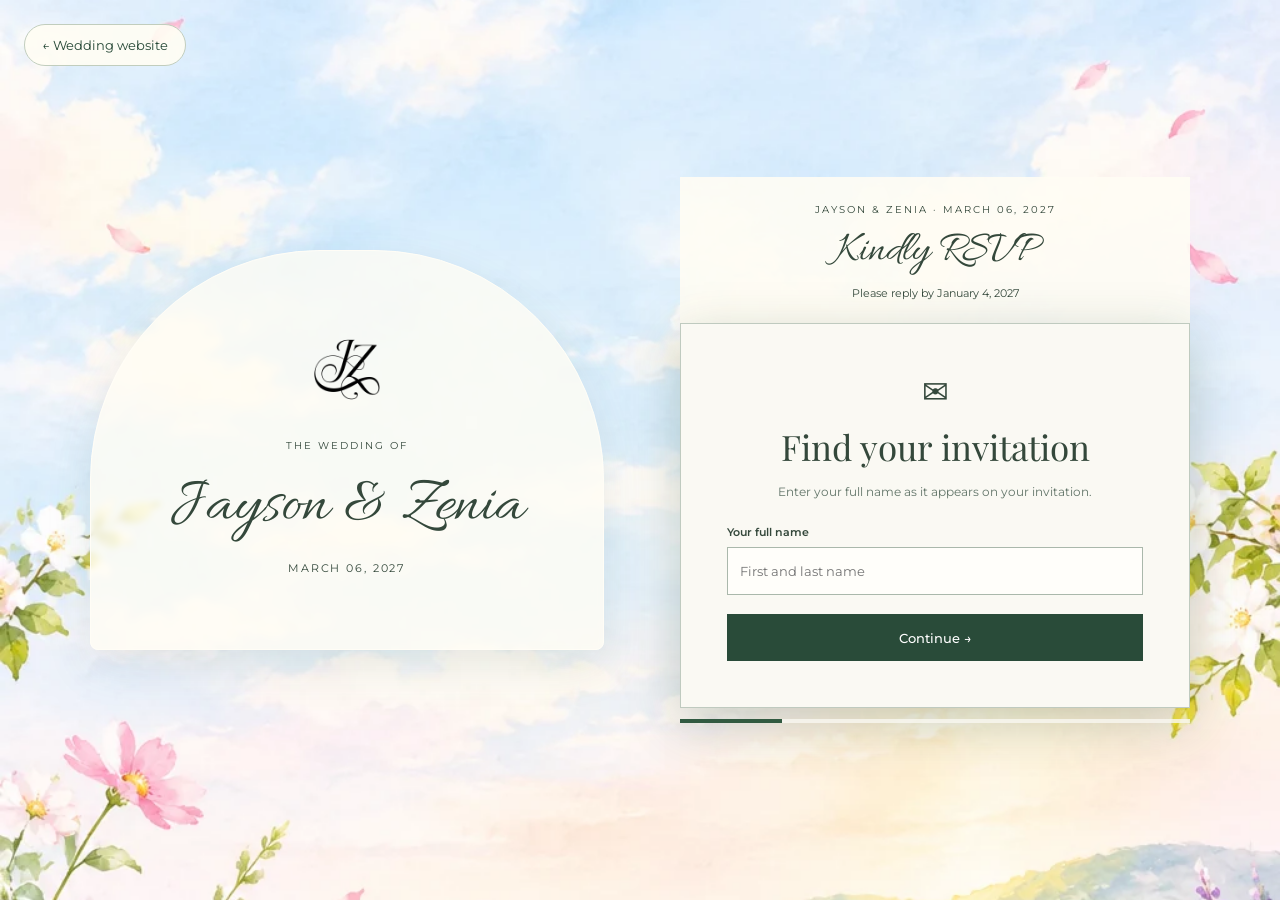
==== rsvp.html @ 565715b6 "Add files via upload" ====
<!doctype html><html lang="en"><head><meta charset="utf-8"><meta name="viewport" content="width=device-width,initial-scale=1"><meta name="theme-color" content="#f7f7f2"><title>RSVP | Jayson &amp; Zenia</title><link rel="preconnect" href="https://fonts.googleapis.com"><link rel="preconnect" href="https://fonts.gstatic.com" crossorigin><link href="https://fonts.googleapis.com/css2?family=Allura&family=Montserrat:wght@300;400;500;600&family=Playfair+Display:wght@400;500&display=swap" rel="stylesheet"><link rel="stylesheet" href="rsvp.css"><script defer src="rsvp.js"></script></head><body>
<a class="return-link" href="index.html#rsvp">← Wedding website</a>
<main class="page"><div class="branding"><img src="images/monoblack.png" alt="Jayson and Zenia monogram"><span>THE WEDDING OF</span><h1>Jayson &amp; Zenia</h1><p>MARCH 06, 2027</p></div>
<section class="form-wrap" aria-label="Wedding RSVP"><header><span>JAYSON &amp; ZENIA · MARCH 06, 2027</span><h2>Kindly RSVP</h2><p>Please reply by January 4, 2027</p></header>
<form id="rsvpForm" novalidate>
<div class="step" data-step="0"><div class="symbol">✉</div><h3>Find your invitation</h3><p>Enter your full name as it appears on your invitation.</p><label for="guestName">Your full name</label><input id="guestName" autocomplete="name" maxlength="120" placeholder="First and last name" required><p id="nameError" class="error" aria-live="polite"></p><button type="button" class="primary" data-next="1">Continue →</button></div>
<div class="step" data-step="1" hidden><div class="symbol">☷</div><h3>Is this you?</h3><p>Please confirm the name you entered.</p><div class="confirm-name" id="confirmName"></div><button type="button" class="primary" data-next="2">Yes, that's me →</button><button type="button" class="secondary" data-back="0">Edit my name</button></div>
<div class="step" data-step="2" hidden><div class="symbol">♡</div><h3>Dear <span id="dearName"></span>,</h3><p>We would be honored to celebrate with you. Will you join us on March 6, 2027?</p><div class="choices"><label class="choice"><input type="radio" name="attendance" value="Joyfully accepts"><span>♡</span><strong>Joyfully accepts</strong><small>I will be there</small></label><label class="choice"><input type="radio" name="attendance" value="Regretfully declines"><span>♡</span><strong>Regretfully declines</strong><small>I cannot make it</small></label></div><p id="attendanceError" class="error" aria-live="polite"></p><button type="button" class="primary" data-next="3">Continue →</button><button type="button" class="secondary" data-back="1">Back</button></div>
<div class="step" data-step="3" hidden><div class="symbol">♫</div><h3>What song gets you dancing?</h3><p>Suggest a song you'd love to hear at the celebration. This is optional.</p><label for="song">Song title and artist</label><input id="song" maxlength="180" placeholder="Your favorite song"><button type="button" class="primary" data-next="4">Continue →</button><button type="button" class="secondary" data-back="2">Back</button></div>
<div class="step" data-step="4" hidden><div class="symbol">♡</div><h3>Any words for the couple?</h3><p>Share a sweet message, a favorite memory or a wish for the years ahead. Optional.</p><label for="wishes">Your wishes</label><textarea id="wishes" maxlength="1500" rows="4" placeholder="With all my love..."></textarea><p id="submitError" class="error" aria-live="polite"></p><button class="primary" id="submitButton" type="submit">Send my RSVP →</button><button type="button" class="secondary" data-back="3">Back</button></div>
<div class="step" data-step="5" hidden><div class="symbol">✓</div><h3 id="successTitle">Thank you!</h3><p>Your response has been sent. We're so grateful you took the time to reply.</p><div class="signature">With love, Jayson &amp; Zenia</div><a class="primary" href="index.html">Back to wedding website →</a></div>
</form><div class="progress" id="progress"></div></section></main></body></html>
---- rsvp.css ----
*{box-sizing:border-box}body{margin:0;min-height:100vh;background:#e5eff6 url('images/rsvp-page.webp') center/cover fixed no-repeat;color:#34483b;font:400 13px/1.7 Montserrat,sans-serif}button,input,textarea{font:inherit}button{cursor:pointer}.return-link{position:fixed;top:24px;left:24px;z-index:3;background:#fffdf3e8;color:#254735;padding:9px 17px;border:1px solid #c1cdbd;border-radius:30px;text-decoration:none}.page{min-height:100svh;display:grid;grid-template-columns:minmax(0,1fr) minmax(380px,510px);gap:clamp(30px,6vw,100px);align-items:center;padding:85px clamp(28px,7vw,130px)}.branding{text-align:center;background:#fffdf4c9;border:1px solid #fffdf6;padding:60px 22px;border-radius:230px 230px 8px 8px;backdrop-filter:blur(3px);box-shadow:0 16px 45px #476b5820}.branding img{display:block;width:110px;height:110px;object-fit:contain;margin:auto auto 12px}.branding span,.form-wrap header span{font-size:10px;letter-spacing:.2em}.branding h1{font:400 clamp(40px,5vw,76px)/1.25 Allura,cursive;margin:12px 0}.branding p{font-size:11px;letter-spacing:.17em}.form-wrap{width:100%;max-width:510px;margin:auto}.form-wrap header{text-align:center;background:#fffdf4e8;padding:20px}.form-wrap header h2{font:400 43px/1.2 Allura,cursive;margin:7px 0}.form-wrap header p{margin:0;font-size:11px}form{background:#faf9f3;border:1px solid #bfcabf;box-shadow:0 14px 48px #254b3340;padding:clamp(24px,4vw,46px);min-height:365px}.step{text-align:center}.step[hidden]{display:none}.symbol{font:32px/1.4 Georgia,serif}.step h3{font:400 clamp(25px,3vw,35px)/1.3 'Playfair Display',serif;margin:9px 0 13px}.step>p{color:#627569;margin:0 auto 20px;max-width:350px;font-size:12px}.step>label{display:block;text-align:left;font-weight:600;font-size:11px;margin:12px 0 6px}.step input:not([type=radio]),.step textarea{width:100%;display:block;background:#fffefa;border:1px solid #aab8ab;border-radius:0;padding:12px;color:#34483b;outline-offset:3px}.step textarea{resize:vertical}.primary{display:flex;align-items:center;justify-content:center;text-align:center;width:100%;min-height:47px;background:#294b39;color:white;border:1px solid #294b39;text-decoration:none;font-weight:500;margin-top:19px;padding:11px;transition:background .2s}.primary:hover{background:#193527}.primary:disabled{opacity:.6;cursor:wait}.secondary{display:block;background:transparent;border:0;text-decoration:underline;margin:15px auto 0;color:#596f60;font-size:11px}.choices{display:grid;grid-template-columns:repeat(2,minmax(0,1fr));gap:9px}.choice{position:relative;display:flex;flex-direction:column;align-items:center;justify-content:center;background:#fffef9;border:1px solid #b6c3b6;padding:12px 6px;min-height:125px;cursor:pointer}.choice input{position:absolute;opacity:0}.choice:has(input:checked){background:#294b39;color:#fff}.choice:focus-within{outline:2px solid #759780;outline-offset:2px}.choice span{font:26px Georgia,serif}.choice strong{font:400 15px Georgia,serif}.choice small{font-size:10px;margin-top:8px}.confirm-name{font-weight:600;border-block:1px solid #d0d9cd;padding:16px}.error{color:#a4353e!important;text-align:left;font-size:11px!important;margin:8px 0!important}.signature{font:29px Allura,cursive;margin-top:20px}.progress{height:4px;background:#faf9f3c8;margin-top:11px}.progress:after{content:'';display:block;height:100%;width:var(--progress,20%);background:#315a41;transition:width .3s}@media(max-width:800px){body{background-attachment:scroll;background-position:center top}.page{display:flex;flex-direction:column;gap:18px;padding:84px 14px 42px}.return-link{position:absolute;top:13px;left:13px}.branding{width:100%;max-width:510px;padding:13px 20px;border-radius:110px 110px 8px 8px}.branding img{width:62px;height:62px}.branding h1{font-size:45px;margin:0}.branding p{margin:3px}.form-wrap header{padding:13px}.form-wrap header h2{font-size:37px}.form-wrap form{padding:25px 20px;min-height:330px}}@media(prefers-reduced-motion:reduce){*{scroll-behavior:auto!important;transition:none!important}}
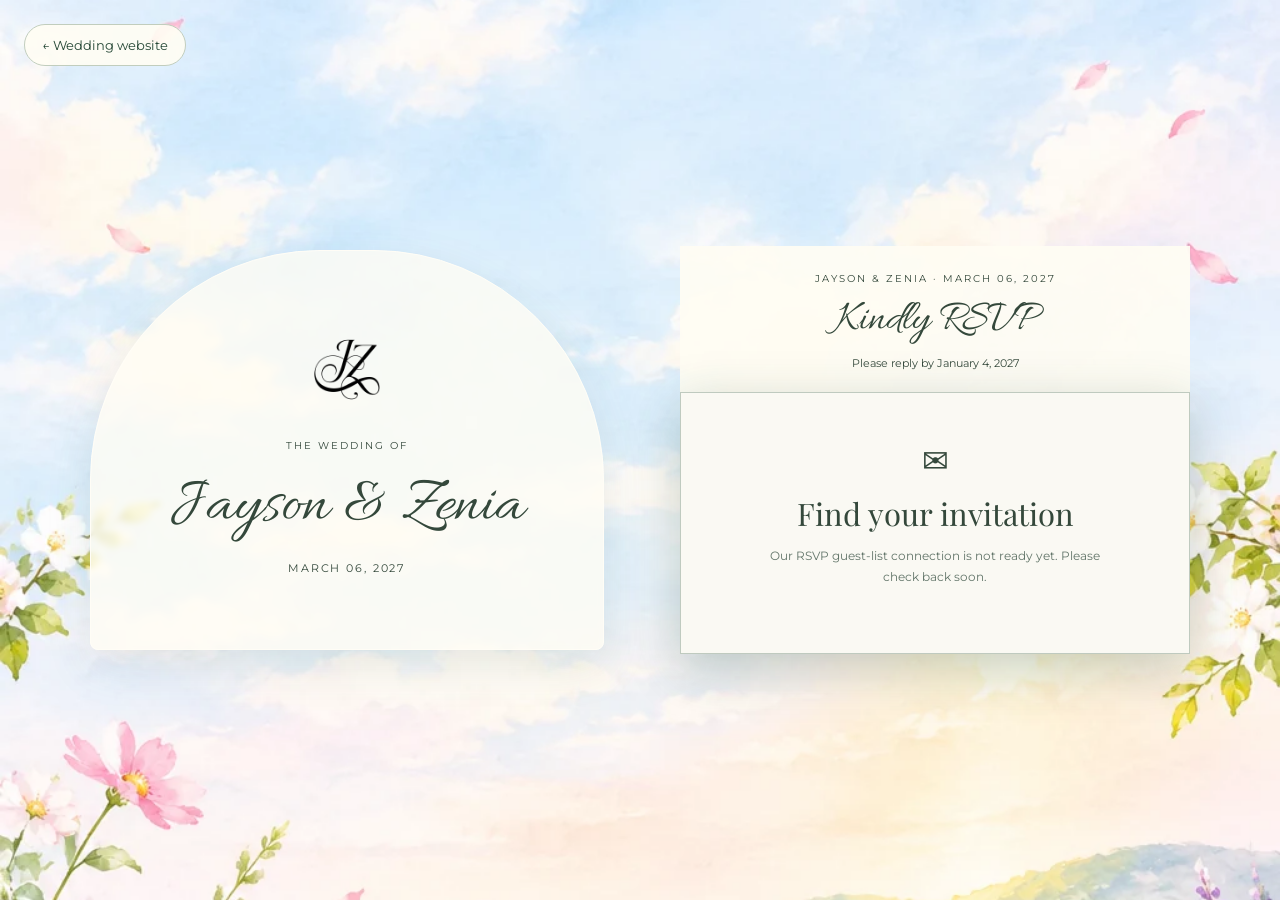
==== commit d50ab27e: "Add files via upload" ====
--- a/rsvp.html
+++ b/rsvp.html
@@ -1,12 +1,34 @@
-<!doctype html><html lang="en"><head><meta charset="utf-8"><meta name="viewport" content="width=device-width,initial-scale=1"><meta name="theme-color" content="#f7f7f2"><title>RSVP | Jayson &amp; Zenia</title><link rel="preconnect" href="https://fonts.googleapis.com"><link rel="preconnect" href="https://fonts.gstatic.com" crossorigin><link href="https://fonts.googleapis.com/css2?family=Allura&family=Montserrat:wght@300;400;500;600&family=Playfair+Display:wght@400;500&display=swap" rel="stylesheet"><link rel="stylesheet" href="rsvp.css"><script defer src="rsvp.js"></script></head><body>
-<a class="return-link" href="index.html#rsvp">← Wedding website</a>
-<main class="page"><div class="branding"><img src="images/monoblack.png" alt="Jayson and Zenia monogram"><span>THE WEDDING OF</span><h1>Jayson &amp; Zenia</h1><p>MARCH 06, 2027</p></div>
-<section class="form-wrap" aria-label="Wedding RSVP"><header><span>JAYSON &amp; ZENIA · MARCH 06, 2027</span><h2>Kindly RSVP</h2><p>Please reply by January 4, 2027</p></header>
-<form id="rsvpForm" novalidate>
-<div class="step" data-step="0"><div class="symbol">✉</div><h3>Find your invitation</h3><p>Enter your full name as it appears on your invitation.</p><label for="guestName">Your full name</label><input id="guestName" autocomplete="name" maxlength="120" placeholder="First and last name" required><p id="nameError" class="error" aria-live="polite"></p><button type="button" class="primary" data-next="1">Continue →</button></div>
-<div class="step" data-step="1" hidden><div class="symbol">☷</div><h3>Is this you?</h3><p>Please confirm the name you entered.</p><div class="confirm-name" id="confirmName"></div><button type="button" class="primary" data-next="2">Yes, that's me →</button><button type="button" class="secondary" data-back="0">Edit my name</button></div>
-<div class="step" data-step="2" hidden><div class="symbol">♡</div><h3>Dear <span id="dearName"></span>,</h3><p>We would be honored to celebrate with you. Will you join us on March 6, 2027?</p><div class="choices"><label class="choice"><input type="radio" name="attendance" value="Joyfully accepts"><span>♡</span><strong>Joyfully accepts</strong><small>I will be there</small></label><label class="choice"><input type="radio" name="attendance" value="Regretfully declines"><span>♡</span><strong>Regretfully declines</strong><small>I cannot make it</small></label></div><p id="attendanceError" class="error" aria-live="polite"></p><button type="button" class="primary" data-next="3">Continue →</button><button type="button" class="secondary" data-back="1">Back</button></div>
-<div class="step" data-step="3" hidden><div class="symbol">♫</div><h3>What song gets you dancing?</h3><p>Suggest a song you'd love to hear at the celebration. This is optional.</p><label for="song">Song title and artist</label><input id="song" maxlength="180" placeholder="Your favorite song"><button type="button" class="primary" data-next="4">Continue →</button><button type="button" class="secondary" data-back="2">Back</button></div>
-<div class="step" data-step="4" hidden><div class="symbol">♡</div><h3>Any words for the couple?</h3><p>Share a sweet message, a favorite memory or a wish for the years ahead. Optional.</p><label for="wishes">Your wishes</label><textarea id="wishes" maxlength="1500" rows="4" placeholder="With all my love..."></textarea><p id="submitError" class="error" aria-live="polite"></p><button class="primary" id="submitButton" type="submit">Send my RSVP →</button><button type="button" class="secondary" data-back="3">Back</button></div>
-<div class="step" data-step="5" hidden><div class="symbol">✓</div><h3 id="successTitle">Thank you!</h3><p>Your response has been sent. We're so grateful you took the time to reply.</p><div class="signature">With love, Jayson &amp; Zenia</div><a class="primary" href="index.html">Back to wedding website →</a></div>
-</form><div class="progress" id="progress"></div></section></main></body></html>
+<!doctype html>
+<html lang="en">
+<head>
+  <meta charset="utf-8">
+  <meta name="viewport" content="width=device-width,initial-scale=1">
+  <meta name="theme-color" content="#f7f7f2">
+  <title>RSVP | Jayson &amp; Zenia</title>
+  <link rel="preconnect" href="https://fonts.googleapis.com">
+  <link rel="preconnect" href="https://fonts.gstatic.com" crossorigin>
+  <link href="https://fonts.googleapis.com/css2?family=Allura&family=Montserrat:wght@300;400;500;600&family=Playfair+Display:wght@400;500&display=swap" rel="stylesheet">
+  <link rel="stylesheet" href="rsvp.css">
+  <script src="rsvp.js" defer></script>
+</head>
+<body>
+  <a class="return-link" href="index.html#rsvp">← Wedding website</a>
+  <main class="page">
+    <div class="branding">
+      <img src="images/monoblack.png" alt="Jayson and Zenia monogram">
+      <span>THE WEDDING OF</span>
+      <h1>Jayson &amp; Zenia</h1>
+      <p>MARCH 06, 2027</p>
+    </div>
+    <section class="form-wrap" aria-label="Wedding RSVP">
+      <header><span>JAYSON &amp; ZENIA · MARCH 06, 2027</span><h2>Kindly RSVP</h2><p>Please reply by January 4, 2027</p></header>
+      <div class="redirect-panel">
+        <div class="symbol">✉</div>
+        <h3>Find your invitation</h3>
+        <p id="connectionStatus" role="status" aria-live="polite">Opening your invitation…</p>
+        <a class="primary" id="openInvitation" href="#" hidden>Open RSVP page →</a>
+      </div>
+    </section>
+  </main>
+</body>
+</html>
--- a/rsvp.css
+++ b/rsvp.css
@@ -1 +1,7 @@
-*{box-sizing:border-box}body{margin:0;min-height:100vh;background:#e5eff6 url('images/rsvp-page.webp') center/cover fixed no-repeat;color:#34483b;font:400 13px/1.7 Montserrat,sans-serif}button,input,textarea{font:inherit}button{cursor:pointer}.return-link{position:fixed;top:24px;left:24px;z-index:3;background:#fffdf3e8;color:#254735;padding:9px 17px;border:1px solid #c1cdbd;border-radius:30px;text-decoration:none}.page{min-height:100svh;display:grid;grid-template-columns:minmax(0,1fr) minmax(380px,510px);gap:clamp(30px,6vw,100px);align-items:center;padding:85px clamp(28px,7vw,130px)}.branding{text-align:center;background:#fffdf4c9;border:1px solid #fffdf6;padding:60px 22px;border-radius:230px 230px 8px 8px;backdrop-filter:blur(3px);box-shadow:0 16px 45px #476b5820}.branding img{display:block;width:110px;height:110px;object-fit:contain;margin:auto auto 12px}.branding span,.form-wrap header span{font-size:10px;letter-spacing:.2em}.branding h1{font:400 clamp(40px,5vw,76px)/1.25 Allura,cursive;margin:12px 0}.branding p{font-size:11px;letter-spacing:.17em}.form-wrap{width:100%;max-width:510px;margin:auto}.form-wrap header{text-align:center;background:#fffdf4e8;padding:20px}.form-wrap header h2{font:400 43px/1.2 Allura,cursive;margin:7px 0}.form-wrap header p{margin:0;font-size:11px}form{background:#faf9f3;border:1px solid #bfcabf;box-shadow:0 14px 48px #254b3340;padding:clamp(24px,4vw,46px);min-height:365px}.step{text-align:center}.step[hidden]{display:none}.symbol{font:32px/1.4 Georgia,serif}.step h3{font:400 clamp(25px,3vw,35px)/1.3 'Playfair Display',serif;margin:9px 0 13px}.step>p{color:#627569;margin:0 auto 20px;max-width:350px;font-size:12px}.step>label{display:block;text-align:left;font-weight:600;font-size:11px;margin:12px 0 6px}.step input:not([type=radio]),.step textarea{width:100%;display:block;background:#fffefa;border:1px solid #aab8ab;border-radius:0;padding:12px;color:#34483b;outline-offset:3px}.step textarea{resize:vertical}.primary{display:flex;align-items:center;justify-content:center;text-align:center;width:100%;min-height:47px;background:#294b39;color:white;border:1px solid #294b39;text-decoration:none;font-weight:500;margin-top:19px;padding:11px;transition:background .2s}.primary:hover{background:#193527}.primary:disabled{opacity:.6;cursor:wait}.secondary{display:block;background:transparent;border:0;text-decoration:underline;margin:15px auto 0;color:#596f60;font-size:11px}.choices{display:grid;grid-template-columns:repeat(2,minmax(0,1fr));gap:9px}.choice{position:relative;display:flex;flex-direction:column;align-items:center;justify-content:center;background:#fffef9;border:1px solid #b6c3b6;padding:12px 6px;min-height:125px;cursor:pointer}.choice input{position:absolute;opacity:0}.choice:has(input:checked){background:#294b39;color:#fff}.choice:focus-within{outline:2px solid #759780;outline-offset:2px}.choice span{font:26px Georgia,serif}.choice strong{font:400 15px Georgia,serif}.choice small{font-size:10px;margin-top:8px}.confirm-name{font-weight:600;border-block:1px solid #d0d9cd;padding:16px}.error{color:#a4353e!important;text-align:left;font-size:11px!important;margin:8px 0!important}.signature{font:29px Allura,cursive;margin-top:20px}.progress{height:4px;background:#faf9f3c8;margin-top:11px}.progress:after{content:'';display:block;height:100%;width:var(--progress,20%);background:#315a41;transition:width .3s}@media(max-width:800px){body{background-attachment:scroll;background-position:center top}.page{display:flex;flex-direction:column;gap:18px;padding:84px 14px 42px}.return-link{position:absolute;top:13px;left:13px}.branding{width:100%;max-width:510px;padding:13px 20px;border-radius:110px 110px 8px 8px}.branding img{width:62px;height:62px}.branding h1{font-size:45px;margin:0}.branding p{margin:3px}.form-wrap header{padding:13px}.form-wrap header h2{font-size:37px}.form-wrap form{padding:25px 20px;min-height:330px}}@media(prefers-reduced-motion:reduce){*{scroll-behavior:auto!important;transition:none!important}}
+*{box-sizing:border-box}
+body{margin:0;min-height:100vh;background:#e5eff6 url('images/rsvp-page.webp') center/cover fixed no-repeat;color:#34483b;font:400 13px/1.7 Montserrat,sans-serif}
+a{color:inherit}.return-link{position:fixed;top:24px;left:24px;z-index:3;background:#fffdf3e8;color:#254735;padding:9px 17px;border:1px solid #c1cdbd;border-radius:30px;text-decoration:none}
+.page{min-height:100svh;display:grid;grid-template-columns:minmax(0,1fr) minmax(360px,510px);gap:clamp(30px,6vw,100px);align-items:center;padding:85px clamp(28px,7vw,130px)}
+.branding{text-align:center;background:#fffdf4c9;border:1px solid #fffdf6;padding:60px 22px;border-radius:230px 230px 8px 8px;backdrop-filter:blur(3px);box-shadow:0 16px 45px #476b5820}
+.branding img{display:block;width:110px;height:110px;object-fit:contain;margin:auto auto 12px}.branding span,.form-wrap header span{font-size:10px;letter-spacing:.2em}.branding h1{font:400 clamp(40px,5vw,76px)/1.25 Allura,cursive;margin:12px 0}.branding p{font-size:11px;letter-spacing:.17em}.form-wrap{width:100%;max-width:510px;margin:auto}.form-wrap header{text-align:center;background:#fffdf4ed;padding:20px}.form-wrap header h2{font:400 43px/1.2 Allura,cursive;margin:7px 0}.form-wrap header p{margin:0;font-size:11px}.redirect-panel{text-align:center;background:#faf9f3;border:1px solid #bfcabf;box-shadow:0 14px 48px #254b3340;padding:clamp(24px,4vw,46px);min-height:245px}.symbol{font:32px/1.4 Georgia,serif}.redirect-panel h3{font:400 31px/1.3 'Playfair Display',serif;margin:9px 0 13px}.redirect-panel p{color:#627569;margin:0 auto 20px;max-width:350px;font-size:12px}.primary{display:flex;align-items:center;justify-content:center;width:100%;min-height:47px;background:#294b39;color:white;border:1px solid #294b39;text-decoration:none;font-weight:500;padding:11px}.primary:hover{background:#193527}.primary[hidden]{display:none}
+@media(max-width:800px){body{background-attachment:scroll;background-position:center top}.page{display:flex;flex-direction:column;gap:18px;padding:84px 14px 42px}.return-link{position:absolute;top:13px;left:13px}.branding{width:100%;max-width:510px;padding:13px 20px;border-radius:110px 110px 8px 8px}.branding img{width:62px;height:62px}.branding h1{font-size:45px;margin:0}.branding p{margin:3px}.form-wrap header{padding:13px}.form-wrap header h2{font-size:37px}}
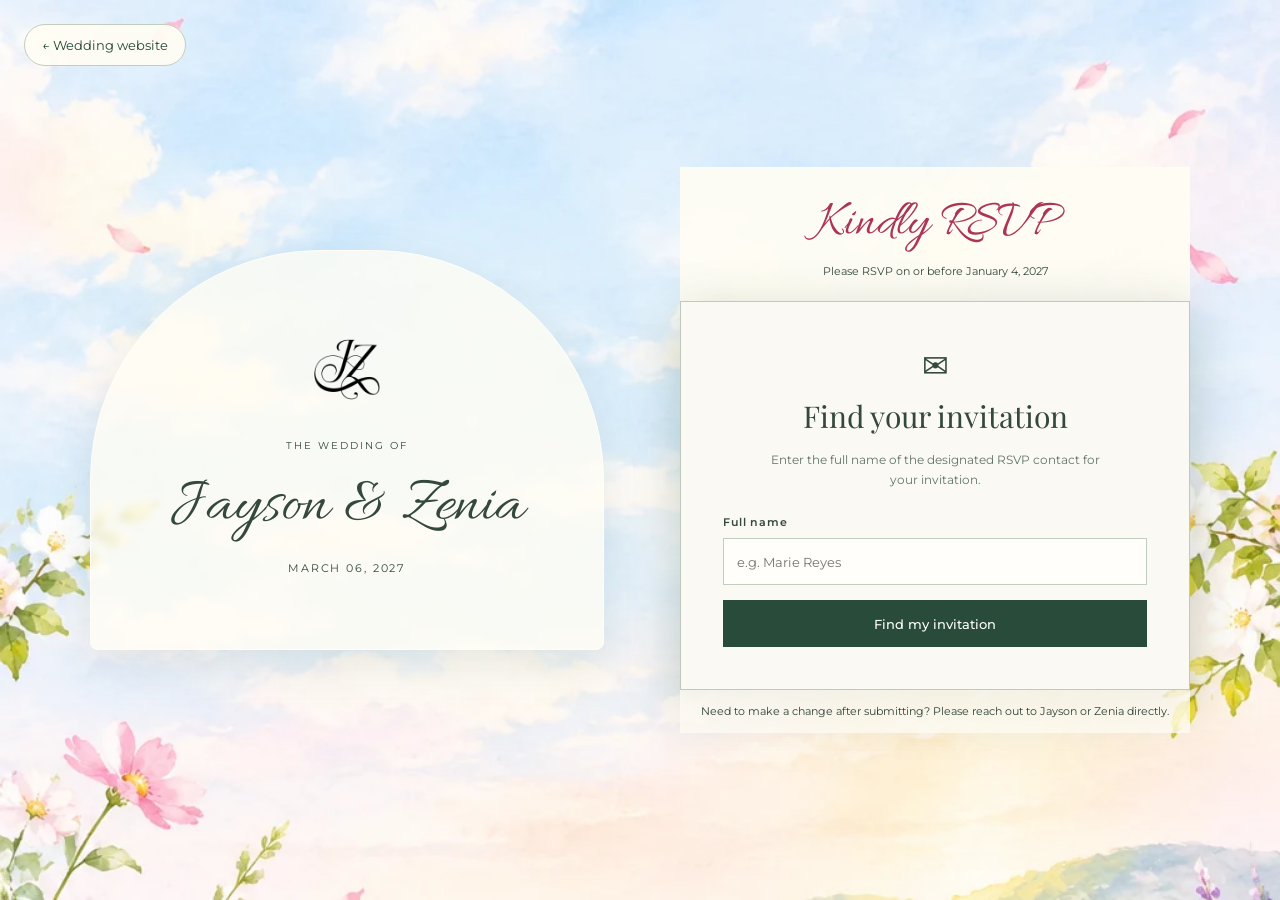
==== commit a48208cc: "Add files via upload" ====
--- a/rsvp.html
+++ b/rsvp.html
@@ -5,11 +5,12 @@
   <meta name="viewport" content="width=device-width,initial-scale=1">
   <meta name="theme-color" content="#f7f7f2">
   <title>RSVP | Jayson &amp; Zenia</title>
+  <meta name="description" content="Please confirm your attendance at Jayson and Zenia's wedding on March 6, 2027.">
   <link rel="preconnect" href="https://fonts.googleapis.com">
   <link rel="preconnect" href="https://fonts.gstatic.com" crossorigin>
   <link href="https://fonts.googleapis.com/css2?family=Allura&family=Montserrat:wght@300;400;500;600&family=Playfair+Display:wght@400;500&display=swap" rel="stylesheet">
-  <link rel="stylesheet" href="rsvp.css">
-  <script src="rsvp.js" defer></script>
+  <link rel="stylesheet" href="rsvp.css?v=20261120-1">
+  <script src="rsvp.js?v=20261120-1" defer></script>
 </head>
 <body>
   <a class="return-link" href="index.html#rsvp">← Wedding website</a>
@@ -21,13 +22,63 @@
       <p>MARCH 06, 2027</p>
     </div>
     <section class="form-wrap" aria-label="Wedding RSVP">
-      <header><span>JAYSON &amp; ZENIA · MARCH 06, 2027</span><h2>Kindly RSVP</h2><p>Please reply by January 4, 2027</p></header>
-      <div class="redirect-panel">
-        <div class="symbol">✉</div>
-        <h3>Find your invitation</h3>
-        <p id="connectionStatus" role="status" aria-live="polite">Opening your invitation…</p>
-        <a class="primary" id="openInvitation" href="#" hidden>Open RSVP page →</a>
+      <header>
+        <h2>Kindly RSVP</h2>
+        <p>Please RSVP on or before January 4, 2027</p>
+      </header>
+
+      <div class="rsvp-card" id="rsvpCard">
+        <div class="symbol" aria-hidden="true">✉</div>
+        <div id="alertMessage" class="notice" role="status" aria-live="polite" hidden></div>
+
+        <div id="stepSearch" class="step">
+          <h3>Find your invitation</h3>
+          <p class="intro">Enter the full name of the designated RSVP contact for your invitation.</p>
+          <form id="searchForm" novalidate>
+            <label for="guestSearch">Full name</label>
+            <input id="guestSearch" name="guestSearch" type="text" placeholder="e.g. Marie Reyes" autocomplete="name" minlength="2" maxlength="100" required>
+            <button class="primary" id="searchButton" type="submit">Find my invitation</button>
+          </form>
+        </div>
+
+        <div id="stepMatches" class="step" hidden>
+          <h3>Is this your invitation?</h3>
+          <div id="matchList" class="match-list"></div>
+          <button class="text-button" id="backToSearch" type="button">← Search a different name</button>
+        </div>
+
+        <div id="stepGuests" class="step" hidden>
+          <h3 id="familyTitle">YOU ARE INVITED</h3>
+          <p class="intro">Toggle to confirm your attendance.</p>
+          <form id="responseForm" novalidate>
+            <div id="guestList" class="guest-list"></div>
+            <div class="contact-field">
+              <label for="contactNumber">Contact number <span class="required-mark" aria-hidden="true">*</span></label>
+              <input id="contactNumber" name="contactNumber" type="tel" inputmode="tel" autocomplete="tel"
+                     placeholder="e.g. 0917 123 4567" maxlength="24" required aria-describedby="contactNumberHelp">
+              <p id="contactNumberHelp" class="hint">Required — one contact number for your invitation.</p>
+            </div>
+            <div id="extraGuestSection" class="extra-guest-section" hidden>
+              <div class="extra-title">Optional replacement guests</div>
+              <p id="extraGuestDescription" class="hint"></p>
+              <div id="extraGuestList"></div>
+            </div>
+            <div class="confirmation-box">
+              <label class="confirmation-label"><input id="confirmSelection" type="checkbox" required> I have reviewed the attendance choices above.</label>
+            </div>
+            <button class="primary" id="submitButton" type="submit">Submit our RSVP</button>
+          </form>
+          <button class="text-button" id="backToMatches" type="button">← This isn't my invitation</button>
+        </div>
+
+        <div id="stepFinished" class="step finished" hidden>
+          <div id="finishedSymbol" class="finished-symbol" aria-hidden="true">♡</div>
+          <h3 id="finishedTitle">Thank you!</h3>
+          <p id="finishedMessage"></p>
+          <a class="primary" href="index.html">Back to wedding website</a>
+        </div>
       </div>
+      <p class="contact-note">Need to make a change after submitting? Please reach out to Jayson or Zenia directly.</p>
     </section>
   </main>
 </body>
--- a/rsvp.css
+++ b/rsvp.css
@@ -1,7 +1,108 @@
+:root{color-scheme:light;--ink:#34483b;--evergreen:#294b39;--sage:#627569;--line:#c1cdbd;--paper:#faf9f3;--highlight:#f0f3e9}
 *{box-sizing:border-box}
-body{margin:0;min-height:100vh;background:#e5eff6 url('images/rsvp-page.webp') center/cover fixed no-repeat;color:#34483b;font:400 13px/1.7 Montserrat,sans-serif}
-a{color:inherit}.return-link{position:fixed;top:24px;left:24px;z-index:3;background:#fffdf3e8;color:#254735;padding:9px 17px;border:1px solid #c1cdbd;border-radius:30px;text-decoration:none}
+[hidden]{display:none!important}
+body{margin:0;min-height:100vh;background:#e5eff6 url('images/rsvp-page.webp') center/cover fixed no-repeat;color:var(--ink);font:400 13px/1.7 Montserrat,sans-serif}
+a{color:inherit}
+button,input{font:inherit}
+button{cursor:pointer}
+button:disabled{opacity:.6;cursor:wait}
+.return-link{position:fixed;top:24px;left:24px;z-index:3;background:#fffdf3eb;color:#254735;padding:9px 17px;border:1px solid var(--line);border-radius:30px;text-decoration:none}
 .page{min-height:100svh;display:grid;grid-template-columns:minmax(0,1fr) minmax(360px,510px);gap:clamp(30px,6vw,100px);align-items:center;padding:85px clamp(28px,7vw,130px)}
 .branding{text-align:center;background:#fffdf4c9;border:1px solid #fffdf6;padding:60px 22px;border-radius:230px 230px 8px 8px;backdrop-filter:blur(3px);box-shadow:0 16px 45px #476b5820}
-.branding img{display:block;width:110px;height:110px;object-fit:contain;margin:auto auto 12px}.branding span,.form-wrap header span{font-size:10px;letter-spacing:.2em}.branding h1{font:400 clamp(40px,5vw,76px)/1.25 Allura,cursive;margin:12px 0}.branding p{font-size:11px;letter-spacing:.17em}.form-wrap{width:100%;max-width:510px;margin:auto}.form-wrap header{text-align:center;background:#fffdf4ed;padding:20px}.form-wrap header h2{font:400 43px/1.2 Allura,cursive;margin:7px 0}.form-wrap header p{margin:0;font-size:11px}.redirect-panel{text-align:center;background:#faf9f3;border:1px solid #bfcabf;box-shadow:0 14px 48px #254b3340;padding:clamp(24px,4vw,46px);min-height:245px}.symbol{font:32px/1.4 Georgia,serif}.redirect-panel h3{font:400 31px/1.3 'Playfair Display',serif;margin:9px 0 13px}.redirect-panel p{color:#627569;margin:0 auto 20px;max-width:350px;font-size:12px}.primary{display:flex;align-items:center;justify-content:center;width:100%;min-height:47px;background:#294b39;color:white;border:1px solid #294b39;text-decoration:none;font-weight:500;padding:11px}.primary:hover{background:#193527}.primary[hidden]{display:none}
-@media(max-width:800px){body{background-attachment:scroll;background-position:center top}.page{display:flex;flex-direction:column;gap:18px;padding:84px 14px 42px}.return-link{position:absolute;top:13px;left:13px}.branding{width:100%;max-width:510px;padding:13px 20px;border-radius:110px 110px 8px 8px}.branding img{width:62px;height:62px}.branding h1{font-size:45px;margin:0}.branding p{margin:3px}.form-wrap header{padding:13px}.form-wrap header h2{font-size:37px}}
+.branding img{display:block;width:110px;height:110px;object-fit:contain;margin:auto auto 12px}
+.branding span,.form-wrap header span{font-size:10px;letter-spacing:.2em}
+.branding h1{font:400 clamp(40px,5vw,76px)/1.25 Allura,cursive;margin:12px 0}
+.branding p{font-size:11px;letter-spacing:.17em}
+.form-wrap{width:100%;max-width:510px;margin:auto}
+.form-wrap header{text-align:center;background:#fffdf4ed;padding:20px}
+.form-wrap header h2{font:400 43px/1.2 Allura,cursive;margin:7px 0}
+.form-wrap header p{margin:0;font-size:11px}
+.rsvp-card{text-align:center;background:var(--paper);border:1px solid #bfcabf;box-shadow:0 14px 48px #254b3340;padding:clamp(24px,4vw,42px);min-height:270px}
+.symbol{font:32px/1.4 Georgia,serif;margin-bottom:8px}
+.step h3{font:400 30px/1.3 'Playfair Display',serif;margin:7px 0 14px}
+.intro{color:var(--sage);margin:0 auto 22px;max-width:350px;font-size:12px}
+.step form{text-align:left}
+.step label:not(.attendance-name):not(.confirmation-label){display:block;font-size:11px;letter-spacing:.07em;margin:0 0 7px;font-weight:600}
+input[type=text]{display:block;width:100%;min-height:47px;border:1px solid var(--line);border-radius:0;background:#fffefa;color:var(--ink);outline:none;padding:11px 13px;font-size:13px}
+input[type=text]:focus-visible,button:focus-visible,a:focus-visible{outline:2px solid #587c62;outline-offset:3px}
+.primary,.secondary{display:flex;align-items:center;justify-content:center;width:100%;min-height:47px;padding:11px;text-align:center;font-weight:500;border-radius:0;text-decoration:none}
+.primary{background:var(--evergreen);color:#fff;border:1px solid var(--evergreen)}
+.primary:hover:not(:disabled){background:#193527}
+.secondary{background:transparent;color:var(--evergreen);border:1px solid var(--line)}
+.secondary:hover{background:var(--highlight)}
+#searchForm .primary{margin-top:15px}
+.hint{color:var(--sage);font-size:11px;line-height:1.6}
+#stepSearch>.hint{margin:18px 0 0}
+.text-button{border:0;background:transparent;color:var(--sage);text-decoration:underline;text-underline-offset:3px;font-size:12px;margin-top:18px;padding:7px}
+.match-list{display:grid;gap:10px}
+.match-option{text-align:left;background:#fffefa;border:1px solid var(--line);padding:15px 16px;width:100%;color:var(--ink)}
+.match-option:hover{background:var(--highlight);border-color:#77917a}
+.match-option strong{display:block;font-size:13px;font-weight:600}
+.match-option span{font-size:11px;color:var(--sage)}
+.eyebrow{font-size:10px;letter-spacing:.15em;color:var(--sage)}
+.guest-list{border-top:1px solid var(--line);margin:0 0 14px}
+.guest-row{display:flex;align-items:center;justify-content:space-between;gap:16px;padding:15px 0;border-bottom:1px solid var(--line)}
+.attendance-name{text-align:left;flex:1;font-weight:500;font-size:13px;line-height:1.5}
+.guest-row.is-declined .named-invitee{text-decoration:line-through;color:#a0a6a1}
+/* Unnamed seats look like an editable name in the same position as a named guest. */
+.guest-row-open .seat-name-input{
+  display:block;width:100%;min-height:40px;padding:8px 2px;
+  border:0;border-bottom:1px dashed #b8c6b7;
+  border-radius:0;background:transparent;
+  color:var(--ink);font-size:13px;font-weight:500;line-height:1.5;
+}
+.guest-row-open .seat-name-input::placeholder{
+  color:#929f96;opacity:.72;font-weight:400;
+}
+.guest-row-open .seat-name-input:focus-visible{
+  outline:2px solid #587c62;outline-offset:2px;
+  background:#fffefa;
+}
+.guest-row.is-declined .seat-name-input{
+  text-decoration:line-through;color:#969e99;
+  background:transparent;border-bottom-color:#d1d7d0;
+}
+.guest-row.is-declined .seat-name-input::placeholder{
+  text-decoration:line-through;color:#a5afa9;opacity:.75;
+}
+.seat-name-input[aria-invalid=true],.extra-name[aria-invalid=true]{border-color:#b86456;outline:2px solid #dcb0a9;outline-offset:1px}
+.switch{position:relative;display:inline-flex;flex-shrink:0;align-items:center;gap:8px;cursor:pointer}
+.switch-label{font-size:10px;letter-spacing:.06em;color:var(--sage);min-width:24px;text-align:right}
+.switch input{position:absolute;width:1px;height:1px;opacity:0}
+.switch-track{width:44px;height:25px;border-radius:20px;background:#a7aeaa;position:relative;transition:background .18s}
+.switch-track:after{content:"";position:absolute;left:3px;top:3px;width:19px;height:19px;border-radius:100%;background:white;transition:transform .18s;box-shadow:0 1px 3px #0002}
+.switch input:checked+.switch-track{background:#52775d}
+.switch input:checked+.switch-track:after{transform:translateX(19px)}
+.switch input:focus-visible+.switch-track{outline:2px solid #45694f;outline-offset:3px}
+.extra-guest-section{text-align:left;background:#f1f5ee;border:1px solid #d0ddd0;padding:17px;margin:19px 0}
+.extra-title{font:400 21px/1.3 'Playfair Display',serif}
+.extra-guest-section .hint{margin:5px 0 12px}
+.extra-row{display:block;margin-bottom:13px}
+.extra-row:last-child{margin-bottom:0}
+.extra-label{display:block;margin-bottom:5px;font-size:11px;font-weight:600;letter-spacing:.03em}
+.extra-row input{width:100%}
+.confirmation-box{text-align:left;padding:13px 0 16px}
+.confirmation-label{display:flex;align-items:flex-start;gap:9px;font-size:11px;line-height:1.6}
+.confirmation-label input{accent-color:var(--evergreen);margin:3px 0 0}
+.finished-symbol{font-size:38px;color:#66846b}
+.finished p{margin:0 0 22px;color:var(--sage);font-size:12px;line-height:1.9}
+.notice{padding:11px 13px;margin:0 0 18px;border:1px solid #ccaaa2;background:#fff3ef;color:#7c493f;text-align:left;font-size:12px}
+.notice.info{border-color:#bdcebc;background:#f0f5ee;color:#36543e}
+.contact-note{font-size:11px;text-align:center;padding:12px;color:#2f4238;background:#fffdf4bb;margin:0}
+@media(max-width:800px){body{background-attachment:scroll;background-position:center top}.page{display:flex;flex-direction:column;gap:18px;padding:84px 14px 42px}.return-link{position:absolute;top:13px;left:13px}.branding{width:100%;max-width:510px;padding:13px 20px;border-radius:110px 110px 8px 8px}.branding img{width:62px;height:62px}.branding h1{font-size:45px;margin:0}.branding p{margin:3px}.form-wrap header{padding:13px}.form-wrap header h2{font-size:37px}.rsvp-card{padding:26px 18px}.step h3{font-size:27px}}
+@media(prefers-reduced-motion:reduce){.switch-track,.switch-track:after{transition:none}}
+/* Override the generic form-label rule for the attendance toggle. */
+#guestList label.switch{display:inline-flex;align-items:center;gap:8px;margin:0;font-size:11px;letter-spacing:normal;font-weight:400}
+
+/* RSVP refinements: pink script heading, single finishing icon, contact field. */
+.form-wrap header h2 { color: #ac3557; font-size: clamp(40px, 4vw, 51px); }
+.rsvp-card.is-finished > .symbol { display: none; }
+#familyTitle { color: #ac3557; font: 400 clamp(39px, 5vw, 49px)/1.12 Allura, cursive; letter-spacing: .025em; }
+.contact-field { text-align: left; margin: 16px 0 12px; }
+.contact-field > label { display: block; margin: 0 0 7px; font-size: 11px; font-weight: 600; letter-spacing: .05em; }
+.contact-field input[type=tel] { display: block; width: 100%; min-height: 47px; border: 1px solid var(--line); border-radius: 0; background: #fffefa; color: var(--ink); outline: none; padding: 11px 13px; font-size: 13px; }
+.contact-field input[type=tel]:focus-visible { outline: 2px solid #587c62; outline-offset: 3px; }
+.contact-field input[type=tel][aria-invalid=true] { border-color: #b86456; outline: 2px solid #dcb0a9; outline-offset: 1px; }
+.contact-field .hint { margin: 5px 0 0; }
+.required-mark { color: #af4760; }
+.extra-row .extra-label { display: block; margin-bottom: 6px; }
